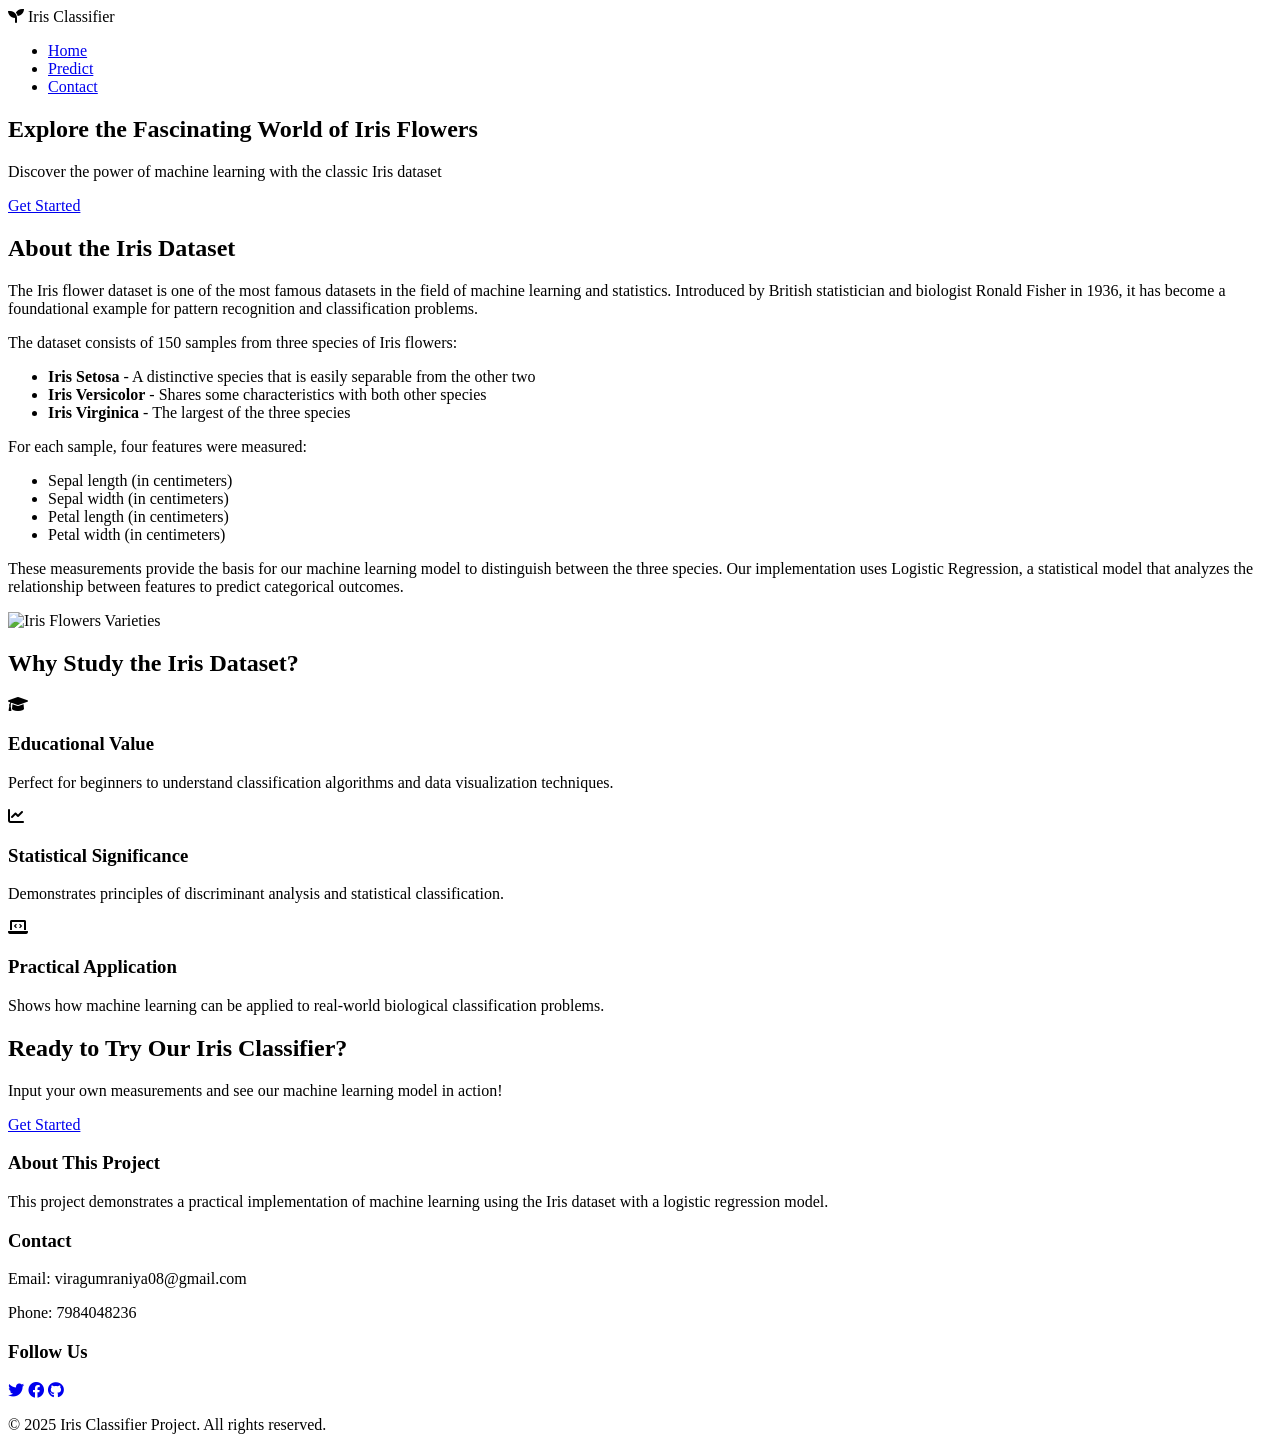
==== index.html @ e41f7b81 "added index.html" ====
<!DOCTYPE html>
<html lang="en">
<head>
    <meta charset="UTF-8">
    <meta name="viewport" content="width=device-width, initial-scale=1.0">
    <title>Iris Dataset Explorer</title>
    <link rel="stylesheet" href="style.css">
    <link rel="stylesheet" href="https://cdnjs.cloudflare.com/ajax/libs/font-awesome/6.0.0-beta3/css/all.min.css">
</head>
<body class="home-page">
    <header>
        <nav class="navbar">
            <div class="logo">
                <i class="fas fa-seedling"></i> 
                <span>Iris Classifier</span>
            </div>
            <ul class="nav-links">
                <li><a href="/" class="active">Home</a></li>
                <li><a href="/about">Predict</a></li>
                <li><a href="/contact">Contact</a></li>
            </ul>
        </nav>
    </header>

    <main>
        <section class="hero">
            <div class="hero-content">
                <h1>Explore the Fascinating World of Iris Flowers</h1>
                <p>Discover the power of machine learning with the classic Iris dataset</p>
                <a href="/about" class="btn get-started">Get Started</a>
            </div>
        </section>

        <section class="info-section">
            <h2>About the Iris Dataset</h2>
            <div class="info-container">
                <div class="info-text">
                    <p>The Iris flower dataset is one of the most famous datasets in the field of machine learning and statistics. Introduced by British statistician and biologist Ronald Fisher in 1936, it has become a foundational example for pattern recognition and classification problems.</p>
                    
                    <p>The dataset consists of 150 samples from three species of Iris flowers:</p>
                    <ul>
                        <li><strong>Iris Setosa</strong> - A distinctive species that is easily separable from the other two</li>
                        <li><strong>Iris Versicolor</strong> - Shares some characteristics with both other species</li>
                        <li><strong>Iris Virginica</strong> - The largest of the three species</li>
                    </ul>

                    <p>For each sample, four features were measured:</p>
                    <ul>
                        <li>Sepal length (in centimeters)</li>
                        <li>Sepal width (in centimeters)</li>
                        <li>Petal length (in centimeters)</li>
                        <li>Petal width (in centimeters)</li>
                    </ul>

                    <p>These measurements provide the basis for our machine learning model to distinguish between the three species. Our implementation uses Logistic Regression, a statistical model that analyzes the relationship between features to predict categorical outcomes.</p>
                </div>
                <div class="info-image">
                    <img src="/static/IMAGES/1_H2UmG5L1I5bzFCW006N5Ag.webp" alt="Iris Flowers Varieties">
                </div>
            </div>
        </section>

        <section class="features-section">
            <h2>Why Study the Iris Dataset?</h2>
            <div class="features-container">
                <div class="feature-card">
                    <i class="fas fa-graduation-cap"></i>
                    <h3>Educational Value</h3>
                    <p>Perfect for beginners to understand classification algorithms and data visualization techniques.</p>
                </div>
                <div class="feature-card">
                    <i class="fas fa-chart-line"></i>
                    <h3>Statistical Significance</h3>
                    <p>Demonstrates principles of discriminant analysis and statistical classification.</p>
                </div>
                <div class="feature-card">
                    <i class="fas fa-laptop-code"></i>
                    <h3>Practical Application</h3>
                    <p>Shows how machine learning can be applied to real-world biological classification problems.</p>
                </div>
            </div>
        </section>

        <section class="cta-section">
            <h2>Ready to Try Our Iris Classifier?</h2>
            <p>Input your own measurements and see our machine learning model in action!</p>
            <a href="/about" class="btn get-started">Get Started</a>
        </section>
    </main>

    <footer id="contact">
        <div class="footer-content">
            <div class="footer-section">
                <h3>About This Project</h3>
                <p>This project demonstrates a practical implementation of machine learning using the Iris dataset with a logistic regression model.</p>
            </div>
            <div class="footer-section">
                <h3>Contact</h3>
                <p>Email: viragumraniya08@gmail.com</p>
                <p>Phone: 7984048236</p>
            </div>
            <div class="footer-section">
                <h3>Follow Us</h3>
                <div class="social-icons">
                    <a href="#"><i class="fab fa-twitter"></i></a>
                    <a href="#"><i class="fab fa-facebook"></i></a>
                    <a href="#"><i class="fab fa-github"></i></a>
                </div>
            </div>
        </div>
        <div class="footer-bottom">
            <p>&copy; 2025 Iris Classifier Project. All rights reserved.</p>
        </div>
    </footer>

    <script src="script.js"></script>
</body>
</html>
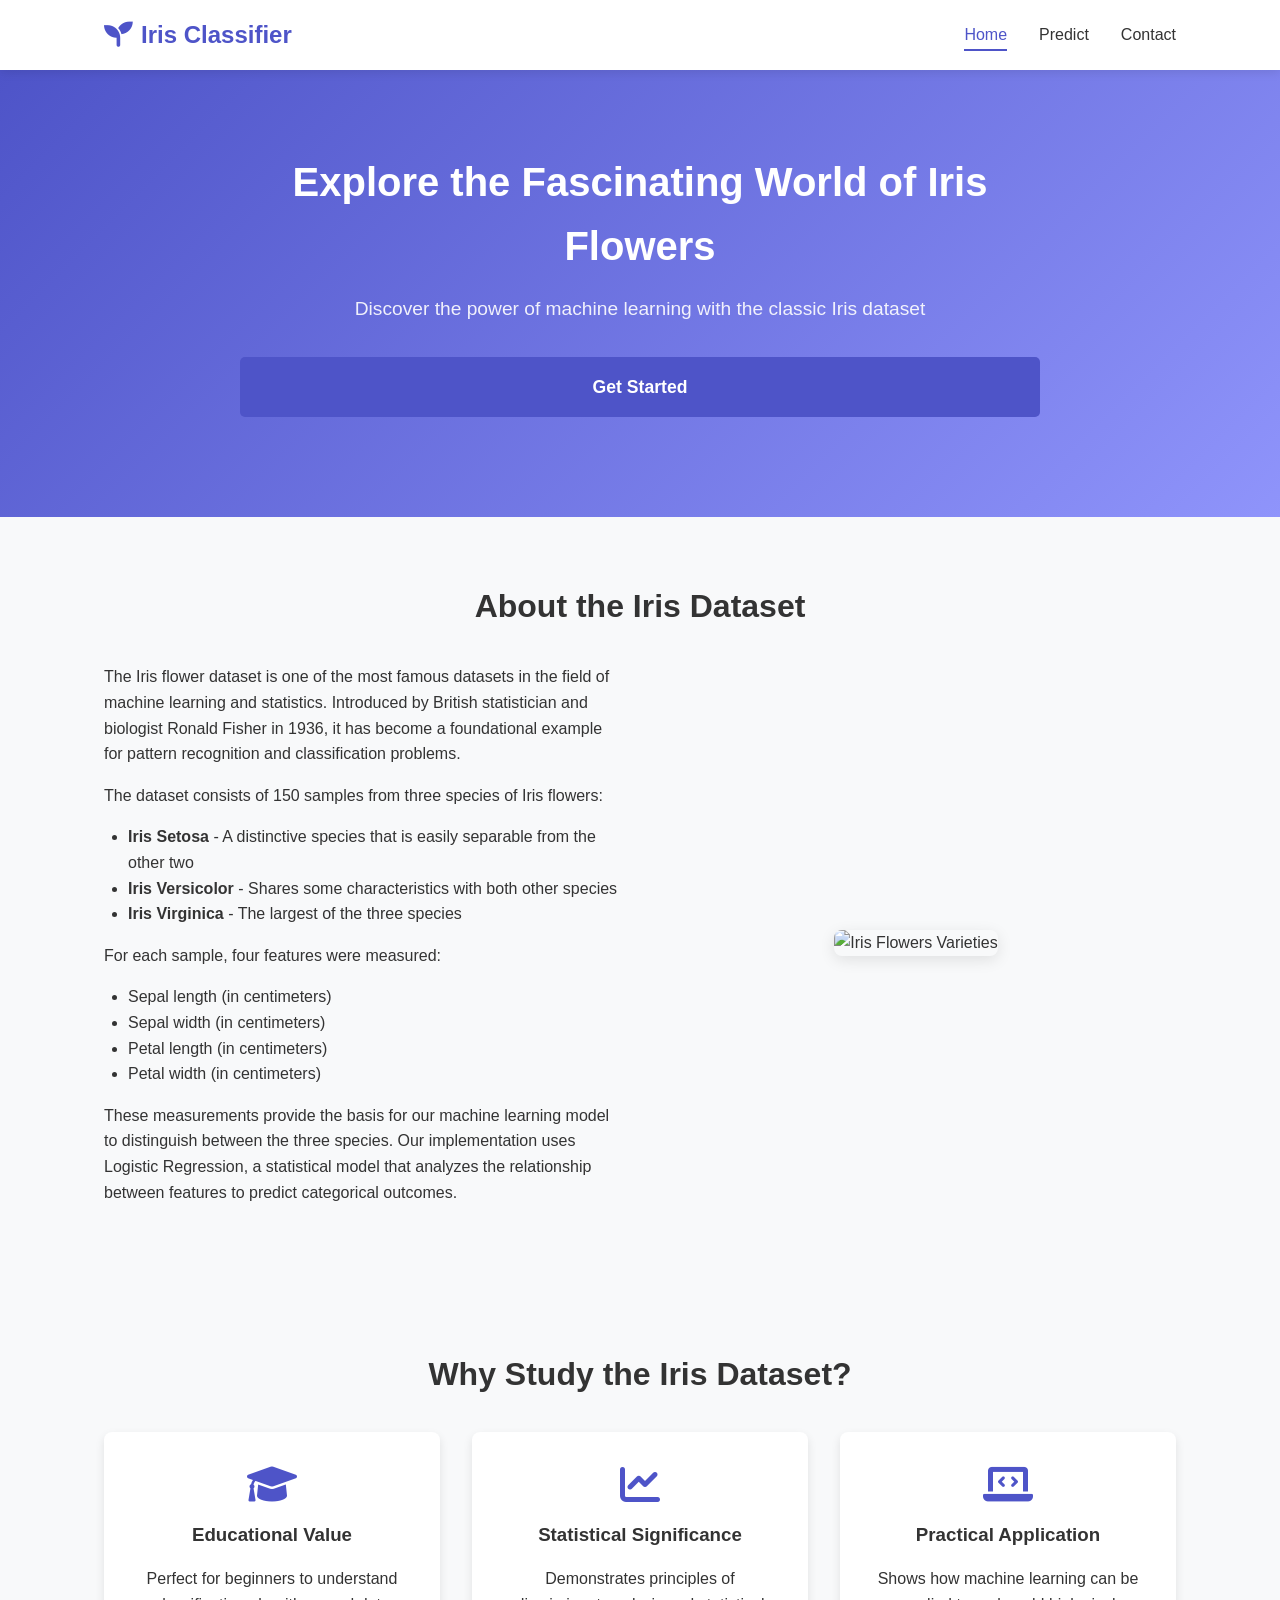
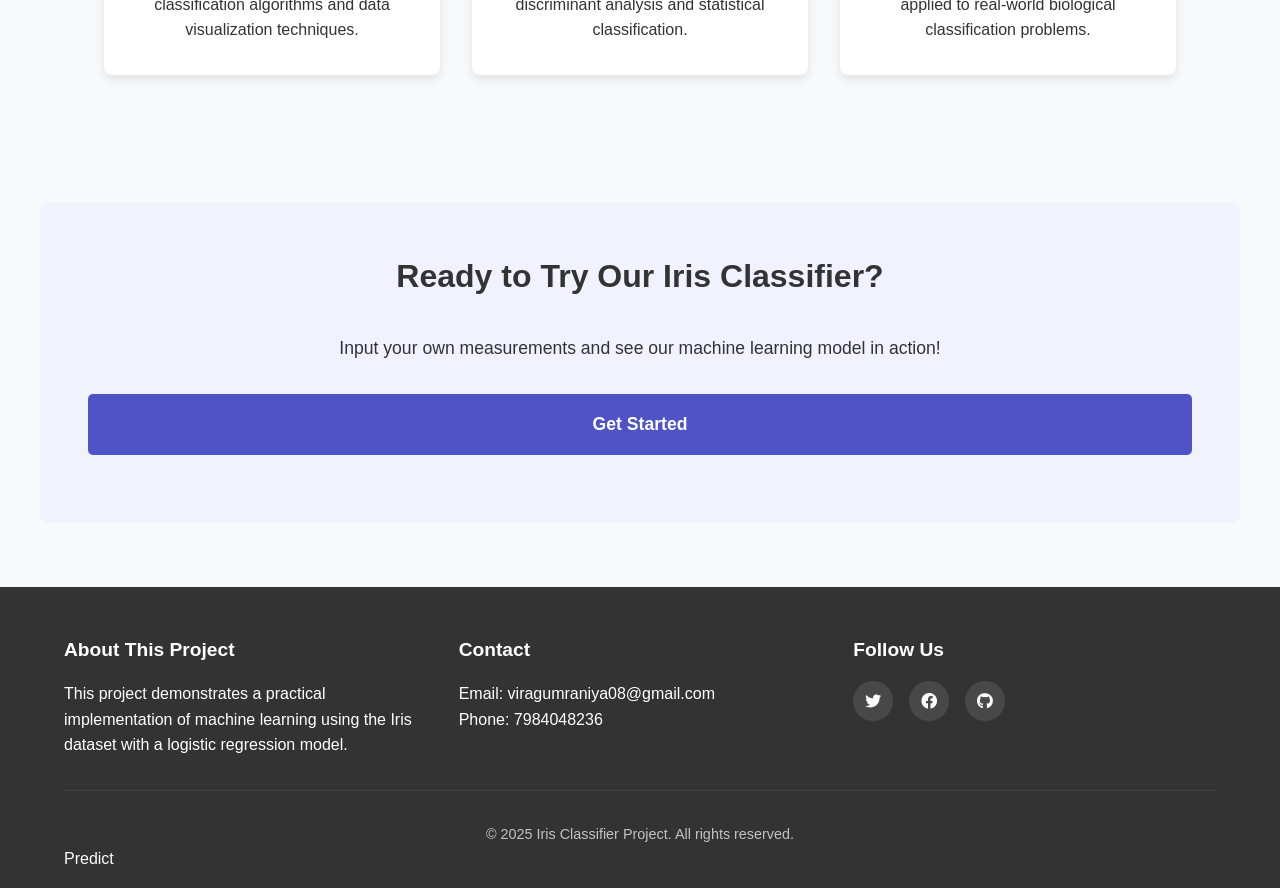
==== commit aeb0b816: "Updated index.html" ====
--- a/index.html
+++ b/index.html
@@ -111,8 +111,11 @@
         <div class="footer-bottom">
             <p>&copy; 2025 Iris Classifier Project. All rights reserved.</p>
         </div>
+        <a href="about.html">
+            <p> Predict</p>
+        </a>
     </footer>
 
     <script src="script.js"></script>
 </body>
-</html>+</html>
--- a/style.css
+++ b/style.css
@@ -0,0 +1,1169 @@
+/* Base Styles */
+* {
+    box-sizing: border-box;
+    margin: 0;
+    padding: 0;
+}
+
+body {
+    font-family: 'Segoe UI', Tahoma, Geneva, Verdana, sans-serif;
+    line-height: 1.6;
+    color: #333;
+    background-color: #f8f9fa;
+}
+
+a {
+    text-decoration: none;
+    color: inherit;
+}
+
+ul {
+    list-style: none;
+}
+
+/* Header & Navigation */
+header {
+    background-color: #fff;
+    box-shadow: 0 2px 10px rgba(0, 0, 0, 0.1);
+    position: sticky;
+    top: 0;
+    z-index: 1000;
+}
+
+.navbar {
+    display: flex;
+    justify-content: space-between;
+    align-items: center;
+    padding: 1rem 5%;
+    max-width: 1200px;
+    margin: 0 auto;
+}
+
+.logo {
+    display: flex;
+    align-items: center;
+    font-size: 1.5rem;
+    font-weight: bold;
+    color: #4e54c8;
+}
+
+.logo i {
+    margin-right: 0.5rem;
+    font-size: 1.8rem;
+}
+
+.nav-links {
+    display: flex;
+}
+
+.nav-links li {
+    margin-left: 2rem;
+}
+
+.nav-links a {
+    font-weight: 500;
+    padding: 0.5rem 0;
+    position: relative;
+    transition: color 0.3s;
+}
+
+.nav-links a:hover, .nav-links a.active {
+    color: #4e54c8;
+}
+
+.nav-links a::after {
+    content: '';
+    position: absolute;
+    bottom: 0;
+    left: 0;
+    width: 0;
+    height: 2px;
+    background-color: #4e54c8;
+    transition: width 0.3s;
+}
+
+.nav-links a:hover::after, .nav-links a.active::after {
+    width: 100%;
+}
+    
+/* Buttons */
+.btn {
+    display: block;
+    background-color: #4e54c8;
+    color: white;
+    padding: 0.8rem 1.5rem;
+    border-radius: 5px;
+    font-weight: 600;
+    transition: all 0.3s ease;
+    border: none;
+    cursor: pointer;
+    text-align: center;
+}
+
+.btn:hover {
+    background-color: #3a3f99;
+    transform: translateY(-2px);
+    box-shadow: 0 4px 8px rgba(78, 84, 200, 0.2);
+}
+
+/* Home Page Specific */
+.hero {
+    background: linear-gradient(135deg, #4e54c8 0%, #8f94fb 100%);
+    color: white;
+    padding: 5rem 5%;
+    text-align: center;
+}
+
+.hero-content {
+    max-width: 800px;
+    margin: 0 auto;
+}
+
+.hero h1 {
+    font-size: 2.5rem;
+    margin-bottom: 1rem;
+}
+
+.hero p {
+    font-size: 1.2rem;
+    margin-bottom: 2rem;
+    opacity: 0.9;
+}
+
+.get-started {
+    font-size: 1.1rem;
+    padding: 1rem 2rem;
+}
+
+/* Info Section */
+.info-section, .features-section, .cta-section {
+    padding: 4rem 5%;
+    max-width: 1200px;
+    margin: 0 auto;
+}
+
+.info-section h2, .features-section h2, .cta-section h2 {
+    text-align: center;
+    margin-bottom: 2rem;
+    color: #333;
+    font-size: 2rem;
+}
+
+.info-container {
+    display: flex;
+    flex-wrap: wrap;
+    align-items: center;
+    gap: 2rem;
+}
+
+.info-text {
+    flex: 1;
+    min-width: 300px;
+}
+
+.info-text p, .info-text ul {
+    margin-bottom: 1rem;
+}
+
+.info-text ul {
+    padding-left: 1.5rem;
+    list-style: disc;
+}
+
+.info-image {
+    flex: 1;
+    min-width: 300px;
+    text-align: center;
+}
+
+.info-image img {
+    max-width: 100%;
+    border-radius: 8px;
+    box-shadow: 0 4px 15px rgba(0, 0, 0, 0.1);
+}
+
+/* Features Section */
+.features-container {
+    display: flex;
+    flex-wrap: wrap;
+    justify-content: center;
+    gap: 2rem;
+}
+
+.feature-card {
+    background-color: white;
+    border-radius: 8px;
+    padding: 2rem;
+    box-shadow: 0 4px 10px rgba(0, 0, 0, 0.1);
+    flex: 1;
+    min-width: 250px;
+    max-width: 350px;
+    text-align: center;
+    transition: transform 0.3s ease;
+}
+
+.feature-card:hover {
+    transform: translateY(-5px);
+}
+
+.feature-card i {
+    font-size: 2.5rem;
+    color: #4e54c8;
+    margin-bottom: 1rem;
+}
+
+.feature-card h3 {
+    margin-bottom: 1rem;
+}
+
+/* CTA Section */
+.cta-section {
+    text-align: center;
+    background-color: #f0f2ff;
+    border-radius: 8px;
+    padding: 3rem;
+    margin: 4rem auto;
+}
+
+.cta-section p {
+    font-size: 1.1rem;
+    margin-bottom: 2rem;
+}
+
+/* Footer */
+footer {
+    background-color: #333;
+    color: white;
+    padding: 3rem 5% 1rem;
+}
+
+.footer-content {
+    display: flex;
+    flex-wrap: wrap;
+    justify-content: space-between;
+    max-width: 1200px;
+    margin: 0 auto;
+    gap: 2rem;
+}
+
+.footer-section {
+    flex: 1;
+    min-width: 250px;
+}
+
+.footer-section h3 {
+    margin-bottom: 1rem;
+    font-size: 1.2rem;
+}
+
+.social-icons {
+    display: flex;
+    gap: 1rem;
+    margin-top: 1rem;
+}
+
+.social-icons a {
+    display: flex;
+    justify-content: center;
+    align-items: center;
+    height: 40px;
+    width: 40px;
+    border-radius: 50%;
+    background-color: rgba(255, 255, 255, 0.1);
+    transition: background-color 0.3s;
+}
+
+.social-icons a:hover {
+    background-color: rgba(255, 255, 255, 0.2);
+}
+
+.footer-bottom {
+    text-align: center;
+    padding-top: 2rem;
+    margin-top: 2rem;
+    border-top: 1px solid rgba(255, 255, 255, 0.1);
+    font-size: 0.9rem;
+    opacity: 0.7;
+}
+
+/* About Page Specific */
+.about-hero {
+    background: linear-gradient(135deg, #4e54c8 0%, #8f94fb 100%);
+    color: white;
+    padding: 3rem 5%;
+    text-align: center;
+}
+
+.about-hero-content {
+    max-width: 800px;
+    margin: 0 auto;
+}
+
+.about-hero h1 {
+    font-size: 2.2rem;
+    margin-bottom: 0.5rem;
+}
+
+.about-info, .prediction-section, .data-insights {
+    padding: 3rem 5%;
+    max-width: 1200px;
+    margin: 0 auto;
+}
+
+.about-info h2, .prediction-section h2, .data-insights h2 {
+    text-align: center;
+    margin-bottom: 2rem;
+    color: #333;
+    font-size: 1.8rem;
+}
+
+.species-cards {
+    display: flex;
+    flex-wrap: wrap;
+    gap: 1.5rem;
+    margin: 2rem 0;
+}
+
+.species-card {
+    flex: 1;
+    min-width: 200px;
+    background-color: white;
+    padding: 1.5rem;
+    border-radius: 8px;
+    box-shadow: 0 2px 8px rgba(0, 0, 0, 0.1);
+}
+
+.species-card h3 {
+    color: #4e54c8;
+    margin-bottom: 0.5rem;
+}
+
+/* Prediction Section */
+.prediction-container {
+    display: flex;
+    flex-wrap: wrap;
+    gap: 2rem;
+    align-items: flex-start;
+}
+
+#app {
+    flex: 1;
+    min-width: 300px;
+    background-color: white;
+    padding: 2rem;
+    border-radius: 8px;
+    box-shadow: 0 4px 10px rgba(0, 0, 0, 0.1);
+}
+
+.form-row {
+    display: flex;
+    flex-wrap: wrap;
+    gap: 1rem;
+    margin-bottom: 1rem;
+}
+
+.form-group {
+    flex: 1;
+    min-width: 200px;
+}
+
+label {
+    display: block;
+    margin-bottom: 0.5rem;
+    font-weight: 500;
+}
+
+input {
+    width: 100%;
+    padding: 0.8rem;
+    border: 1px solid #ddd;
+    border-radius: 4px;
+    font-size: 1rem;
+}
+
+input:focus {
+    outline: none;
+    border-color: #4e54c8;
+    box-shadow: 0 0 0 2px rgba(78, 84, 200, 0.2);
+}
+
+#result-container {
+    margin-top: 2rem;
+}
+
+#result {
+    padding: 1.5rem;
+    background-color: #f0f2ff;
+    border-radius: 4px;
+    text-align: center;
+    font-weight: 500;
+    min-height: 60px;
+    display: flex;
+    align-items: center;
+    justify-content: center;
+}
+
+.measurement-guide {
+    flex: 1;
+    min-width: 300px;
+    background-color: white;
+    padding: 2rem;
+    border-radius: 8px;
+    box-shadow: 0 4px 10px rgba(0, 0, 0, 0.1);
+}
+
+.measurement-guide h3 {
+    margin-bottom: 1rem;
+    text-align: center;
+}
+
+.measurement-guide img {
+    width: 100%;
+    border-radius: 4px;
+    margin-bottom: 1rem;
+}
+
+/* Data Insights */
+.insights-container {
+    display: flex;
+    flex-wrap: wrap;
+    gap: 1.5rem;
+}
+
+.insight-card {
+    flex: 1;
+    min-width: 250px;
+    background-color: white;
+    padding: 1.5rem;
+    border-radius: 8px;
+    box-shadow: 0 2px 8px rgba(0, 0, 0, 0.1);
+}
+
+.insight-card h3 {
+    color: #4e54c8;
+    margin-bottom: 0.5rem;
+}
+
+/* Responsive */
+@media (max-width: 768px) {
+    .navbar {
+        padding: 1rem;
+    }
+    
+    .nav-links li {
+        margin-left: 1rem;
+    }
+    
+    .hero, .about-hero {
+        padding: 3rem 1rem;
+    }
+    
+    .info-section, .features-section, .cta-section, 
+    .about-info, .prediction-section, .data-insights {
+        padding: 2rem 1rem;
+    }
+    
+    .hero h1 {
+        font-size: 2rem;
+    }
+    
+    .info-container, .prediction-container {
+        flex-direction: column;
+    }
+}
+/* Base Styles */
+* {
+    box-sizing: border-box;
+    margin: 0;
+    padding: 0;
+}
+
+body {
+    font-family: 'Segoe UI', Tahoma, Geneva, Verdana, sans-serif;
+    line-height: 1.6;
+    color: #333;
+    background-color: #f8f9fa;
+}
+
+a {
+    text-decoration: none;
+    color: inherit;
+}
+
+ul {
+    list-style: none;
+}
+
+/* Header & Navigation */
+header {
+    background-color: #fff;
+    box-shadow: 0 2px 10px rgba(0, 0, 0, 0.1);
+    position: sticky;
+    top: 0;
+    z-index: 1000;
+}
+
+.navbar {
+    display: flex;
+    justify-content: space-between;
+    padding: 1rem 5%;
+    max-width: 1200px;
+    margin: 0 auto;
+}
+
+.logo {
+    display: flex;
+    align-items: center;
+    font-size: 1.5rem;
+    font-weight: bold;
+    color: #4e54c8;
+}
+
+.logo i {
+    margin-right: 0.5rem;
+    font-size: 1.8rem;
+}
+
+.nav-links {
+    display: flex;
+}
+
+.nav-links li {
+    margin-left: 2rem;
+}
+
+.nav-links a {
+    font-weight: 500;
+    padding: 0.5rem 0;
+    position: relative;
+    transition: color 0.3s;
+}
+
+.nav-links a:hover, .nav-links a.active {
+    color: #4e54c8;
+}
+
+.nav-links a::after {
+    content: '';
+    position: absolute;
+    bottom: 0;
+    left: 0;
+    width: 0;
+    height: 2px;
+    background-color: #4e54c8;
+    transition: width 0.3s;
+}
+
+.nav-links a:hover::after, .nav-links a.active::after {
+    width: 100%;
+}
+
+/* Buttons */
+.btn {
+    display: block;
+    margin: 20px auto;
+    background-color: #4e54c8;
+    color: white;
+    padding: 0.8rem 1.5rem;
+    border-radius: 5px;
+    font-weight: 600;
+    transition: all 0.3s ease;
+    border: none;
+    cursor: pointer;
+    text-align: center;
+}
+
+.btn:hover {
+    background-color: #3a3f99;
+    transform: translateY(-2px);
+    box-shadow: 0 4px 8px rgba(78, 84, 200, 0.2);
+}
+
+/* Home Page Specific */
+.hero {
+    background: linear-gradient(135deg, #4e54c8 0%, #8f94fb 100%);
+    color: white;
+    padding: 5rem 5%;
+    text-align: center;
+}
+
+.hero-content {
+    max-width: 800px;
+    margin: 0 auto;
+}
+
+.hero h1 {
+    font-size: 2.5rem;
+    margin-bottom: 1rem;
+}
+
+.hero p {
+    font-size: 1.2rem;
+    margin-bottom: 2rem;
+    opacity: 0.9;
+}
+
+.get-started {
+    font-size: 1.1rem;
+    padding: 1rem 2rem;
+}
+
+/* Info Section */
+.info-section, .features-section, .cta-section {
+    padding: 4rem 5%;
+    max-width: 1200px;
+    margin: 0 auto;
+}
+
+.info-section h2, .features-section h2, .cta-section h2 {
+    text-align: center;
+    margin-bottom: 2rem;
+    color: #333;
+    font-size: 2rem;
+}
+
+.info-container {
+    display: flex;
+    flex-wrap: wrap;
+    align-items: center;
+    gap: 2rem;
+}
+
+.info-text {
+    flex: 1;
+    min-width: 300px;
+}
+
+.info-text p, .info-text ul {
+    margin-bottom: 1rem;
+}
+
+.info-text ul {
+    padding-left: 1.5rem;
+    list-style: disc;
+}
+
+.info-image {
+    flex: 1;
+    min-width: 300px;
+    text-align: center;
+}
+
+.info-image img {
+    max-width: 100%;
+    border-radius: 8px;
+    box-shadow: 0 4px 15px rgba(0, 0, 0, 0.1);
+}
+
+/* Features Section */
+.features-container {
+    display: flex;
+    flex-wrap: wrap;
+    justify-content: center;
+    gap: 2rem;
+}
+
+.feature-card {
+    background-color: white;
+    border-radius: 8px;
+    padding: 2rem;
+    box-shadow: 0 4px 10px rgba(0, 0, 0, 0.1);
+    flex: 1;
+    min-width: 250px;
+    max-width: 350px;
+    text-align: center;
+    transition: transform 0.3s ease;
+}
+
+.feature-card:hover {
+    transform: translateY(-5px);
+}
+
+.feature-card i {
+    font-size: 2.5rem;
+    color: #4e54c8;
+    margin-bottom: 1rem;
+}
+
+.feature-card h3 {
+    margin-bottom: 1rem;
+}
+
+/* CTA Section */
+.cta-section {
+    text-align: center;
+    background-color: #f0f2ff;
+    border-radius: 8px;
+    padding: 3rem;
+    margin: 4rem auto;
+}
+
+.cta-section p {
+    font-size: 1.1rem;
+    margin-bottom: 2rem;
+}
+
+/* Footer */
+footer {
+    background-color: #333;
+    color: white;
+    padding: 3rem 5% 1rem;
+}
+
+.footer-content {
+    display: flex;
+    flex-wrap: wrap;
+    justify-content: space-between;
+    max-width: 1200px;
+    margin: 0 auto;
+    gap: 2rem;
+}
+
+.footer-section {
+    flex: 1;
+    min-width: 250px;
+}
+
+.footer-section h3 {
+    margin-bottom: 1rem;
+    font-size: 1.2rem;
+}
+
+.social-icons {
+    display: flex;
+    gap: 1rem;
+    margin-top: 1rem;
+}
+
+.social-icons a {
+    display: flex;
+    justify-content: center;
+    align-items: center;
+    height: 40px;
+    width: 40px;
+    border-radius: 50%;
+    background-color: rgba(255, 255, 255, 0.1);
+    transition: background-color 0.3s;
+}
+
+.social-icons a:hover {
+    background-color: rgba(255, 255, 255, 0.2);
+}
+
+.footer-bottom {
+    text-align: center;
+    padding-top: 2rem;
+    margin-top: 2rem;
+    border-top: 1px solid rgba(255, 255, 255, 0.1);
+    font-size: 0.9rem;
+    opacity: 0.7;
+}
+
+/* About Page Specific */
+.about-hero {
+    background: linear-gradient(135deg, #4e54c8 0%, #8f94fb 100%);
+    color: white;
+    padding: 3rem 5%;
+    text-align: center;
+}
+
+.about-hero-content {
+    max-width: 800px;
+    margin: 0 auto;
+}
+
+.about-hero h1 {
+    font-size: 2.2rem;
+    margin-bottom: 0.5rem;
+}
+
+.about-info, .prediction-section, .data-insights {
+    padding: 3rem 5%;
+    max-width: 1200px;
+    margin: 0 auto;
+}
+
+.about-info h2, .prediction-section h2, .data-insights h2 {
+    text-align: center;
+    margin-bottom: 2rem;
+    color: #333;
+    font-size: 1.8rem;
+}
+
+.species-cards {
+    display: flex;
+    flex-wrap: wrap;
+    gap: 1.5rem;
+    margin: 2rem 0;
+}
+
+.species-card {
+    flex: 1;
+    min-width: 200px;
+    background-color: white;
+    padding: 1.5rem;
+    border-radius: 8px;
+    box-shadow: 0 2px 8px rgba(0, 0, 0, 0.1);
+}
+
+.species-card h3 {
+    color: #4e54c8;
+    margin-bottom: 0.5rem;
+}
+
+/* Prediction Section */
+.prediction-container {
+    display: flex;
+    flex-wrap: wrap;
+    gap: 2rem;
+    align-items: flex-start;
+}
+
+#app {
+    flex: 1;
+    min-width: 300px;
+    background-color: white;
+    padding: 2rem;
+    border-radius: 8px;
+    box-shadow: 0 4px 20px rgba(0, 0, 0, 0.1);
+}
+
+.form-row {
+    display: flex;
+    flex-wrap: wrap;
+    gap: 1rem;
+    margin-bottom: 1rem;
+    padding-top: 34px;
+    padding-bottom: 34px;
+}
+
+.form-group {
+    flex: 1;
+    min-width: 200px;
+}
+
+label {
+    display: block;
+    margin-bottom: 0.5rem;
+    font-weight: 500;
+}
+
+input {
+    width: 100%;
+    padding: 0.8rem;
+    border: 1px solid #ddd;
+    border-radius: 4px;
+    font-size: 1rem;
+}
+
+input:focus {
+    outline: none;
+    border-color: #4e54c8;
+    box-shadow: 0 0 0 2px rgba(78, 84, 200, 0.2);
+}
+
+#result-container {
+    margin-top: 2rem;
+}
+
+#result {
+    padding: 1.5rem;
+    background-color: #f0f2ff;
+    border-radius: 4px;
+    text-align: center;
+    font-weight: 500;
+    min-height: 60px;
+    display: flex;
+    align-items: center;
+    justify-content: center;
+}
+
+.measurement-guide {
+    flex: 1;
+    min-width: 300px;
+    background-color: white;
+    padding: 2rem;
+    border-radius: 8px;
+    box-shadow: 0 4px 10px rgba(0, 0, 0, 0.1);
+}
+
+.measurement-guide h3 {
+    margin-bottom: 1rem;
+    text-align: center;
+}
+
+.measurement-guide img {
+    width: 100%;
+    border-radius: 4px;
+    margin-bottom: 1rem;
+}
+
+/* Data Insights */
+.insights-container {
+    display: flex;
+    flex-wrap: wrap;
+    gap: 1.5rem;
+}
+
+.insight-card {
+    flex: 1;
+    min-width: 250px;
+    background-color: white;
+    padding: 1.5rem;
+    border-radius: 8px;
+    box-shadow: 0 2px 8px rgba(0, 0, 0, 0.1);
+}
+
+.insight-card h3 {
+    color: #4e54c8;
+    margin-bottom: 0.5rem;
+}
+
+/* Contact Page Specific */
+.contact-hero {
+    background: linear-gradient(135deg, #4e54c8 0%, #8f94fb 100%);
+    color: white;
+    padding: 3rem 5%;
+    text-align: center;
+}
+
+.contact-hero-content {
+    max-width: 800px;
+    margin: 0 auto;
+}
+
+.contact-hero h1 {
+    font-size: 2.2rem;
+    margin-bottom: 0.5rem;
+}
+
+.contact-section {
+    padding: 3rem 5%;
+    max-width: 1200px;
+    margin: 0 auto;
+}
+
+.contact-container {
+    display: flex;
+    flex-wrap: wrap;
+    gap: 2rem;
+    margin-bottom: 3rem;
+}
+
+.contact-info {
+    flex: 1;
+    min-width: 300px;
+    background-color: white;
+    padding: 2rem;
+    border-radius: 8px;
+    box-shadow: 0 4px 10px rgba(0, 0, 0, 0.1);
+}
+
+.contact-info h2 {
+    color: #333;
+    margin-bottom: 1.5rem;
+    font-size: 1.5rem;
+}
+
+.info-item {
+    display: flex;
+    align-items: flex-start;
+    margin-bottom: 1.5rem;
+}
+
+.info-item i {
+    color: #4e54c8;
+    font-size: 1.2rem;
+    margin-right: 1rem;
+    margin-top: 0.25rem;
+}
+
+.social-media h3 {
+    margin: 1.5rem 0 1rem;
+}
+
+.contact-form-container {
+    flex: 2;
+    min-width: 350px;
+    background-color: white;
+    padding: 2rem;
+    border-radius: 8px;
+    box-shadow: 0 4px 10px rgba(0, 0, 0, 0.1);
+}
+
+.contact-form-container h2 {
+    color: #333;
+    margin-bottom: 1.5rem;
+    font-size: 1.5rem;
+}
+
+textarea {
+    width: 100%;
+    padding: 0.8rem;
+    border: 1px solid #ddd;
+    border-radius: 4px;
+    font-size: 1rem;
+    resize: vertical;
+    font-family: inherit;
+}
+
+textarea:focus {
+    outline: none;
+    border-color: #4e54c8;
+    box-shadow: 0 0 0 2px rgba(78, 84, 200, 0.2);
+}
+
+.checkbox-container {
+    display: flex;
+    align-items: center;
+    cursor: pointer;
+    font-weight: normal;
+    margin: 1rem 0;
+}
+
+.checkbox-container input[type="checkbox"] {
+    width: auto;
+    margin-right: 0.5rem;
+}
+
+#form-status {
+    margin-top: 1.5rem;
+    padding: 1rem;
+    border-radius: 4px;
+    text-align: center;
+    display: none;
+}
+
+#form-status.success {
+    background-color: #d4edda;
+    color: #155724;
+    border: 1px solid #c3e6cb;
+    display: block;
+}
+
+#form-status.error {
+    background-color: #f8d7da;
+    color: #721c24;
+    border: 1px solid #f5c6cb;
+    display: block;
+}
+
+/* FAQ Section */
+.faq-section {
+    padding: 3rem 5%;
+    max-width: 1000px;
+    margin: 0 auto 4rem;
+}
+
+.faq-section h2 {
+    text-align: center;
+    margin-bottom: 2rem;
+    color: #333;
+    font-size: 1.8rem;
+}
+
+.faq-container {
+    display: flex;
+    flex-direction: column;
+    gap: 1rem;
+}
+
+.faq-item {
+    background-color: white;
+    border-radius: 8px;
+    overflow: hidden;
+    box-shadow: 0 2px 8px rgba(0, 0, 0, 0.1);
+}
+
+.faq-question {
+    padding: 1.2rem;
+    display: flex;
+    justify-content: space-between;
+    align-items: center;
+    cursor: pointer;
+    transition: background-color 0.3s;
+}
+
+.faq-question:hover {
+    background-color: #f8f9fa;
+}
+
+.faq-question h3 {
+    font-size: 1.1rem;
+}
+
+.faq-question i {
+    color: #4e54c8;
+    transition: transform 0.3s;
+}
+
+.faq-answer {
+    padding: 0 1.2rem;
+    max-height: 0;
+    overflow: hidden;
+    transition: max-height 0.3s ease, padding 0.3s ease;
+}
+
+.faq-item.active .faq-question {
+    background-color: #f0f2ff;
+}
+
+.faq-item.active .faq-question i {
+    transform: rotate(180deg);
+}
+
+.faq-item.active .faq-answer {
+    padding: 0 1.2rem 1.2rem;
+    max-height: 200px;
+}
+
+/* Footer Links */
+.footer-links {
+    list-style: none;
+}
+
+.footer-links li {
+    margin-bottom: 0.5rem;
+}
+
+.footer-links a {
+    opacity: 0.8;
+    transition: opacity 0.3s;
+}
+
+.footer-links a:hover {
+    opacity: 1;
+}
+
+/* Responsive */
+@media (max-width: 768px) {
+    .navbar {
+        padding: 1rem;
+    }
+    
+    .nav-links li {
+        margin-left: 1rem;
+    }
+    
+    .hero, .about-hero, .contact-hero {
+        padding: 3rem 1rem;
+    }
+    
+    .info-section, .features-section, .cta-section, 
+    .about-info, .prediction-section, .data-insights,
+    .contact-section, .faq-section {
+        padding: 2rem 1rem;
+    }
+    
+    .hero h1 {
+        font-size: 2rem;
+    }
+    
+    .info-container, .prediction-container, .contact-container {
+        flex-direction: column;
+    }
+
+    .faq-item.active .faq-answer {
+        max-height: 300px; /* Increased for smaller screens */
+    }
+}
